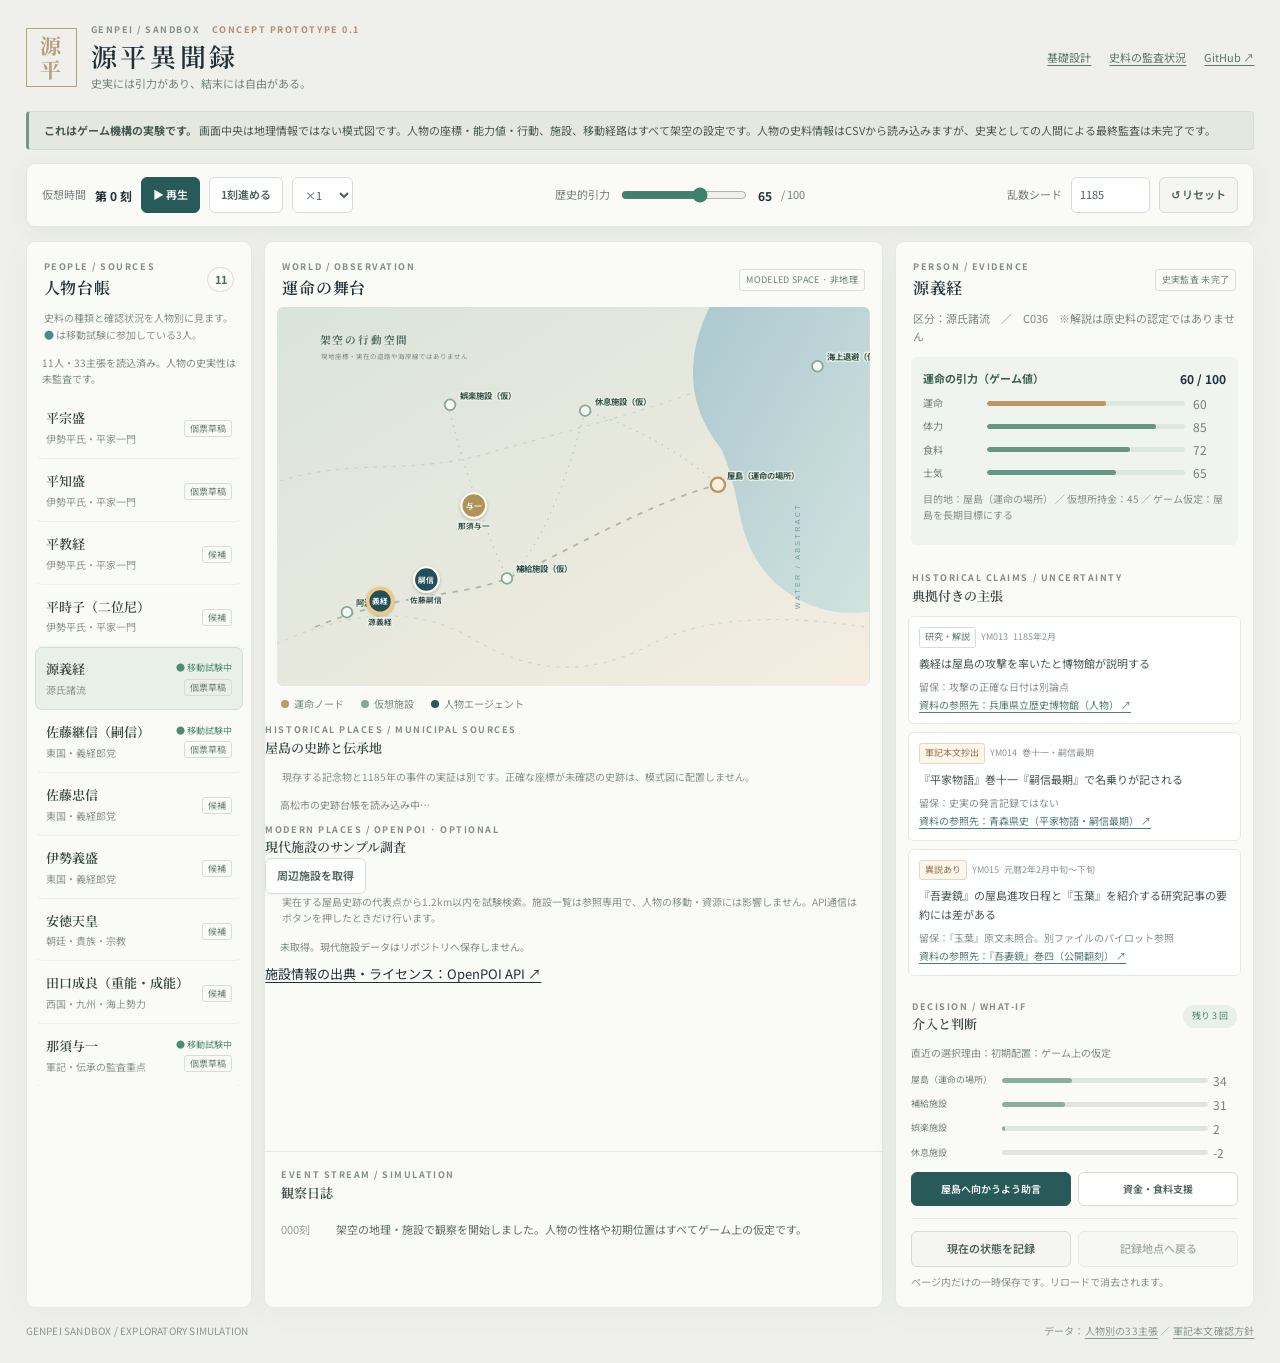
==== prototype/index.html @ 33960168 "feat: add sourced Yashima heritage and on-demand modern POI viewer" ====
<!doctype html>
<html lang="ja">
<head>
  <meta charset="utf-8">
  <meta name="viewport" content="width=device-width,initial-scale=1">
  <meta name="theme-color" content="#101f29">
  <meta name="description" content="源平異聞録。史料の根拠を表示する人物カードと、仮想の歴史的引力を観察する小規模試作品。">
  <title>源平異聞録 | GENPEI SANDBOX</title>
  <link rel="stylesheet" href="./style.css">
</head>
<body>
  <div class="shell">
    <header class="masthead">
      <div class="brand">
        <div class="brand-mark">源<br>平</div>
        <div>
          <div class="eyebrow">GENPEI / SANDBOX <span class="version">CONCEPT PROTOTYPE 0.1</span></div>
          <h1>源平異聞録</h1>
          <p class="tagline">史実には引力があり、結末には自由がある。</p>
        </div>
      </div>
      <div class="head-links">
        <a href="../docs/FOUNDATION_DESIGN.md">基礎設計</a>
        <a href="../docs/YASHIMA_11_RESEARCH_GATE.md">史料の監査状況</a>
        <a href="https://github.com/yama-books/genpei-sandbox" target="_blank" rel="noopener noreferrer">GitHub ↗</a>
      </div>
    </header>

    <div class="notice" role="note">
      <strong>これはゲーム機構の実験です。</strong>
      画面中央は地理情報ではない模式図です。人物の座標・能力値・行動、施設、移動経路はすべて架空の設定です。人物の史料情報はCSVから読み込みますが、史実としての人間による最終監査は未完了です。
    </div>

    <div class="controls">
      <div class="control-group">
        <span class="small-label">仮想時間</span>
        <strong id="clock" class="mononum" aria-live="off">第 0 刻</strong>
        <button id="play" class="button primary" type="button">▶ 再生</button>
        <button id="step" class="button" type="button">1刻進める</button>
        <select id="speed" aria-label="観察速度">
          <option value="1">×1</option>
          <option value="4">×4</option>
          <option value="12">×12</option>
        </select>
      </div>
      <div class="control-group gravity-group">
        <label for="gravity" class="small-label">歴史的引力</label>
        <input id="gravity" type="range" min="0" max="100" value="65" step="5">
        <strong id="gravity-value" class="mononum">65</strong><span class="small-label">/ 100</span>
      </div>
      <div class="control-group reset-group">
        <label for="seed" class="small-label">乱数シード</label>
        <input id="seed" type="number" min="1" max="4294967295" value="1185" inputmode="numeric">
        <button id="reset" class="button quiet" type="button">↺ リセット</button>
      </div>
    </div>

    <main class="workspace">
      <aside class="roster panel">
        <div class="panel-heading">
          <div><div class="eyebrow">PEOPLE / SOURCES</div><h2>人物台帳</h2></div>
          <span class="count" id="people-count">11</span>
        </div>
        <p class="helper">史料の種類と確認状況を人物別に見ます。<span class="subtle">●</span> は移動試験に参加している3人。</p>
        <div id="load-status" class="load-status" role="status">GitHub保存の人物台帳を読み込み中…</div>
        <div id="people-list" class="people-list" aria-label="屋島篇の重点人物一覧"></div>
      </aside>

      <section class="world panel">
        <div class="panel-heading world-heading">
          <div><div class="eyebrow">WORLD / OBSERVATION</div><h2>運命の舞台</h2></div>
          <span class="outline-tag">MODELED SPACE · 非地理</span>
        </div>
        <div class="world-content">
          <svg class="stage" id="stage" viewBox="0 0 1000 640" role="img" aria-label="実際の地理とは異なる、阿波方面、屋島、仮想施設を配置した模式図">
            <defs>
              <linearGradient id="ground" x1="0" x2="1" y1="0" y2="1">
                <stop offset="0" stop-color="#dae4db"/>
                <stop offset="1" stop-color="#f4ede0"/>
              </linearGradient>
              <linearGradient id="water" x1="0" x2="1" y1="0" y2="1">
                <stop offset="0" stop-color="#acc8d0"/>
                <stop offset="1" stop-color="#d2e3df"/>
              </linearGradient>
            </defs>
            <rect x="0" y="0" width="1000" height="640" fill="url(#ground)"/>
            <path d="M 730,0 Q 665,135 750,240 C 790,332 768,392 840,465 Q 912,528 1000,514 L 1000,0 Z" fill="url(#water)"/>
            <path d="M-45,590 Q180,470 330,560 T630,570 T1100,560" class="land-contour"/>
            <path d="M-40,310 C120,245 200,290 355,247 S660,165 710,140" class="land-contour"/>
            <path d="M64,540 C210,480 310,490 388,458 S625,330 744,300" class="map-route"/>
            <path d="M288,164 Q332,335 388,458 Q460,400 520,175 Q646,215 744,300" class="map-route muted"/>
            <text x="72" y="62" class="map-title">架空の行動空間</text>
            <text x="74" y="87" class="map-subtitle">現地座標・実在の道路や海岸線ではありません</text>
            <text x="882" y="510" class="map-water" transform="rotate(-90 882 510)">WATER / ABSTRACT</text>
            <g id="station-layer"></g>
            <g id="agent-layer"></g>
          </svg>
          <div class="map-legend"><span><i class="legend-dot historic"></i>運命ノード</span><span><i class="legend-dot facility"></i>仮想施設</span><span><i class="legend-dot agent"></i>人物エージェント</span></div>
        </div>
        <section class="heritage-section" aria-labelledby="heritage-heading">
          <div class="section-head"><div class="eyebrow">HISTORICAL PLACES / MUNICIPAL SOURCES</div><h3 id="heritage-heading">屋島の史跡と伝承地</h3></div>
          <p class="helper">現存する記念物と1185年の事件の実証は別です。正確な座標が未確認の史跡は、模式図に配置しません。</p>
          <div id="heritage-status" class="load-status" role="status">高松市の史跡台帳を読み込み中…</div>
          <div id="heritage-sites" class="heritage-list"></div>
        </section>
        <section class="poi-section" aria-labelledby="poi-heading">
          <div class="poi-heading">
            <div><div class="eyebrow">MODERN PLACES / OPENPOI · OPTIONAL</div><h3 id="poi-heading">現代施設のサンプル調査</h3></div>
            <button type="button" id="fetch-poi" class="button">周辺施設を取得</button>
          </div>
          <p class="helper">実在する屋島史跡の代表点から1.2km以内を試験検索。施設一覧は参照専用で、人物の移動・資源には影響しません。API通信はボタンを押したときだけ行います。</p>
          <div id="poi-status" class="load-status" role="status">未取得。現代施設データはリポジトリへ保存しません。</div>
          <div id="poi-list" class="poi-list"></div>
          <a class="poi-credit" href="https://openpoiapi.com/attribution.html" target="_blank" rel="noopener noreferrer">施設情報の出典・ライセンス：OpenPOI API ↗</a>
        </section>
        <div class="event-section">
          <div class="section-head"><div class="eyebrow">EVENT STREAM / SIMULATION</div><h3>観察日誌</h3></div>
          <div class="events" id="events" role="log" aria-label="シミュレーション行動記録"></div>
        </div>
      </section>

      <aside class="detail panel">
        <div class="panel-heading">
          <div><div class="eyebrow">PERSON / EVIDENCE</div><h2 id="person-title">人物を選択</h2></div>
          <span class="outline-tag" id="person-stage">候補</span>
        </div>
        <p id="person-subtitle" class="detail-intro">公開史料から区別した情報を表示します。</p>
        <div id="agent-status" class="agent-status"></div>
        <div class="section-head"><div class="eyebrow">HISTORICAL CLAIMS / UNCERTAINTY</div><h3>典拠付きの主張</h3></div>
        <div id="claims" class="claims"></div>
        <div class="section-head split"><div><div class="eyebrow">DECISION / WHAT-IF</div><h3>介入と判断</h3></div><span class="tiny-pill" id="budget">残り 3 回</span></div>
        <div id="decision" class="decision-panel"></div>
        <div class="intervention-row">
          <button id="advise" type="button" class="button primary">屋島へ向かうよう助言</button>
          <button id="support" type="button" class="button">資金・食料支援</button>
        </div>
        <div class="checkpoint">
          <button id="save" class="button quiet" type="button">現在の状態を記録</button>
          <button id="restore" class="button quiet" type="button" disabled>記録地点へ戻る</button>
          <p class="helper">ページ内だけの一時保存です。リロードで消去されます。</p>
        </div>
      </aside>
    </main>
    <footer class="footer">
      <span>GENPEI SANDBOX / EXPLORATORY SIMULATION</span>
      <span>データ：<a href="../data/people/YASHIMA_MVP_CLAIMS.csv">人物別の33主張</a> ／ <a href="../docs/TEXT_VERIFICATION_POLICY.md">軍記本文確認方針</a></span>
    </footer>
  </div>
  <script type="module" src="./app.mjs"></script>
</body>
</html>
---- prototype/style.css ----
@import url('https://fonts.googleapis.com/css2?family=Noto+Sans+JP:wght@400;500;600;700&family=Noto+Serif+JP:wght@500;600;700&display=swap');
:root{font-family:"Noto Sans JP","Yu Gothic",system-ui,sans-serif;color:#21313a;background:#eff0eb;font-size:13px;line-height:1.6;font-synthesis:none}
*{box-sizing:border-box}html{scroll-behavior:smooth}body{margin:0}
button,input,select{font:inherit}button{cursor:pointer}button:disabled{cursor:not-allowed;opacity:.48}
a{color:inherit;text-underline-offset:3px}a:hover{color:#315e6a}
.shell{max-width:1740px;margin:auto;padding:22px clamp(12px,2vw,34px) 24px}
.masthead{display:flex;justify-content:space-between;align-items:center;gap:24px;margin-bottom:18px}
.brand{display:flex;gap:14px;align-items:center}.brand-mark{height:59px;width:51px;border:1.5px solid #b5a17a;color:#b4a07d;display:flex;flex-direction:column;align-items:center;justify-content:center;line-height:1.18;font-family:"Noto Serif JP",serif;font-weight:700;font-size:21px;letter-spacing:.1em}
.eyebrow{font-size:9px;font-weight:700;letter-spacing:.17em;color:#848d8b;text-transform:uppercase;line-height:1.7}.version{color:#b58b69;margin-left:8px}
h1{font-family:"Noto Serif JP",serif;letter-spacing:.14em;font-size:26px;line-height:1.3;font-weight:600;margin:2px 0}
.tagline{font-size:11px;color:#738380;margin:0}
.head-links{display:flex;gap:18px;font-size:11px;color:#607471;align-items:center;flex-wrap:wrap}
.notice{background:#e5e8df;color:#475954;border:1px solid #d6ded4;border-left:3px solid #78968b;border-radius:4px;margin-bottom:13px;padding:10px 15px;font-size:11px}
.notice strong{font-weight:700}
.controls{display:flex;align-items:center;justify-content:space-between;gap:14px;flex-wrap:wrap;background:#fafaf6;border:1px solid #e4e7e1;border-radius:9px;padding:13px 15px;margin-bottom:14px;box-shadow:0 3px 20px #303e2910}
.control-group{display:flex;gap:9px;align-items:center;flex-wrap:wrap}.small-label{color:#73817d;font-size:11px}.mononum{font-variant-numeric:tabular-nums;white-space:nowrap;font-size:12px}.button{border:1px solid #d3ddd5;background:#fff;color:#4c625d;border-radius:6px;padding:8px 11px;font-weight:600;font-size:11px;min-height:34px;transition:transform .15s ease,background .15s ease,border-color .15s ease}
.button:hover:not(:disabled){transform:translateY(-1px);background:#f1f6f1;border-color:#95b2a3}
.button.primary{background:#285a5a;color:#fff;border-color:#285a5a}.button.primary:hover:not(:disabled){background:#36716d}
.button.quiet{background:#f5f6f1}select,#seed{border:1px solid #d4ded8;background:#fff;padding:8px;border-radius:6px;color:#4b605c;font-size:11px}
#seed{width:79px;font-variant-numeric:tabular-nums}
input[type=range]{accent-color:#3f806e;cursor:pointer;width:126px}
.workspace{display:grid;grid-template-columns:minmax(212px,.77fr) minmax(350px,2.1fr) minmax(300px,1.22fr);align-items:stretch;gap:12px;min-height:700px}
.panel{background:#fafaf6;border:1px solid #e5e9e3;border-radius:9px;box-shadow:0 5px 30px #4b53400b;overflow:hidden;min-width:0}
.panel-heading{display:flex;align-items:center;justify-content:space-between;gap:10px;padding:17px 17px 10px}h2{font-family:"Noto Serif JP",serif;font-size:16px;letter-spacing:.045em;margin:0;font-weight:600}h3{font-family:"Noto Serif JP",serif;font-size:13px;font-weight:600;margin:0;color:#394b49}
.count{border:1px solid #d6dfd5;color:#456f60;border-radius:20px;min-width:27px;height:25px;text-align:center;font-weight:700;font-size:11px;line-height:23px}
.helper{color:#86928b;font-size:10px;line-height:1.65;margin:0 17px 12px}.subtle{color:#4b8b87}
.load-status{color:#7d8c85;margin:0 15px 9px;font-size:10px}
.load-status.error{color:#9a4c36;background:#fbede7;padding:10px;border:1px solid #f1d4c8}
.people-list{padding:0 8px 12px;overflow-y:auto;max-height:690px}
.person-item{width:100%;text-align:left;padding:11px 10px;border:1px solid transparent;border-bottom-color:#eff0e9;background:transparent;border-radius:7px;display:flex;justify-content:space-between;gap:10px;align-items:center;color:#344641}
.person-item:hover{background:#f1f5ef}.person-item.active{background:#e9f0e8;border-color:#cfe1d4}
.person-main{min-width:0}.person-name{font-family:"Noto Serif JP",serif;font-size:13px;font-weight:600}.person-small{color:#8a9791;font-size:10px;margin-top:2px;white-space:normal}
.person-right{text-align:right;flex:0 0 auto}.person-activity{display:block;font-size:9px;color:#4c8b74}
.person-tag{font-size:9px;border:1px solid #d6dfd6;border-radius:3px;color:#698278;padding:1px 5px;white-space:nowrap}
.world{display:flex;flex-direction:column}.world-heading{padding-bottom:7px}.outline-tag{border:1px solid #d8e0d8;border-radius:3px;padding:3px 6px;font-size:9px;letter-spacing:.04em;color:#70827c;white-space:nowrap}
.world-content{padding:0 12px 9px}.stage{width:100%;aspect-ratio:1000/640;border-radius:7px;display:block;box-shadow:inset 0 0 0 1px #ccd6ce;overflow:hidden}
.land-contour{stroke:#a6b7ad;stroke-width:2;fill:none;opacity:.42;stroke-dasharray:6 10}
.map-route{stroke:#66776c;stroke-width:3;fill:none;stroke-dasharray:9 11;opacity:.45}.map-route.muted{stroke:#8caba0;stroke-width:2;stroke-dasharray:3 9}
.map-title{font:700 18px "Noto Serif JP",serif;letter-spacing:3px;fill:#506d64}
.map-subtitle{font:11px "Noto Sans JP",sans-serif;fill:#7a8e82}
.map-water{font:12px sans-serif;letter-spacing:4px;fill:#6596a1;opacity:.9}
.station-icon{fill:#f7f9f2;stroke:#86a89a;stroke-width:3}
.station-icon.fate{fill:#fcf0e0;stroke:#bd9361;stroke-width:4}
.station-label{fill:#36544d;font-size:14px;font-weight:700;paint-order:stroke;stroke:#e8eee3;stroke-width:5px;stroke-linejoin:round}
.station-note{fill:#627970;font-size:10px;paint-order:stroke;stroke:#f0eee5;stroke-width:4px}
.agent-ring{fill:#234f59;stroke:#fffaf1;stroke-width:4;filter:drop-shadow(0 2px 3px #334a3c52)}
.agent-ring.heike{fill:#9e665d}.agent-ring.story{fill:#ae9459}
.agent-ring.selected{stroke:#f1c982;stroke-width:6}
.agent-text{fill:white;font:600 13px "Noto Sans JP",sans-serif;pointer-events:none;text-anchor:middle;dominant-baseline:central}
.agent-name{font:600 13px "Noto Sans JP",sans-serif;fill:#324b44;text-anchor:middle;paint-order:stroke;stroke:#edf2e8;stroke-width:5px;stroke-linejoin:round}
.map-legend{padding:10px 4px 1px;display:flex;gap:17px;flex-wrap:wrap;font-size:10px;color:#778d82}
.legend-dot{display:inline-block;width:8px;height:8px;border-radius:50%;background:#285a5a;margin-right:5px}.legend-dot.historic{background:#b99b63}.legend-dot.facility{background:#89a698}.legend-dot.agent{background:#285a5a}
.event-section{border-top:1px solid #e5eae3;margin-top:auto;padding:15px 16px 9px}.section-head{margin-bottom:10px}
.events{overflow-y:auto;max-height:200px;min-height:84px}
.event{display:flex;gap:12px;padding:7px 0;border-bottom:1px solid #ebeee9;line-height:1.5;font-size:11px;color:#5f716b}
.event:last-child{border-bottom:0}.event .stamp{color:#95a199;min-width:43px;font-variant-numeric:tabular-nums}
.event.fate{color:#8d6d39}.event.intervention{color:#3d6e85}.event.warning{color:#a16c46}
.detail{padding-bottom:16px}.detail-intro{margin:0 17px 12px;color:#7b8a83;font-size:11px}
.agent-status{margin:0 15px 15px;background:#eff4ef;border-radius:6px;padding:12px;min-height:65px}
.stat-head{display:flex;justify-content:space-between;align-items:center;margin-bottom:5px}.stat-title{font-size:11px;font-weight:700;color:#3c6253}
.meter-row{display:grid;grid-template-columns:56px 1fr 33px;gap:8px;align-items:center;font-size:10px;color:#72827a;margin:4px 0}
.track{background:#dce8de;height:5px;border-radius:10px;overflow:hidden}.fill{height:100%;background:#669786;border-radius:10px;transition:width .2s linear}.fill.fate{background:#bb9564}
.stat-note{font-size:10px;color:#83928a;margin-top:9px}
.detail>.section-head{padding:10px 16px 0}
.claims{margin:0 12px 13px;display:flex;flex-direction:column;gap:8px}
.claim-card{padding:10px 10px 9px;border:1px solid #e5eae2;background:#fff;border-radius:6px}
.claim-card p{font-size:11px;color:#485a52;line-height:1.72;margin:6px 0}.claim-card a{font-size:10px;color:#527d74}
.claim-meta{display:flex;gap:5px;align-items:center;flex-wrap:wrap;font-size:9px;color:#8b968d}.claim-badge{font-size:9px;border:1px solid #d4ded6;padding:2px 5px;color:#617971;border-radius:3px}.claim-badge.caution{color:#9b7250;border-color:#e7d6b9;background:#fcf7eb}.claim-badge.unverified{color:#9a6870;border-color:#eadcde}
.claim-note{font-size:10px;color:#85918c;line-height:1.5}
.section-head.split{display:flex;align-items:center;justify-content:space-between}.tiny-pill{font-size:9px;color:#4a8274;background:#e7f0e9;padding:4px 9px;border-radius:20px;white-space:nowrap}
.decision-panel{margin:0 15px 10px;font-size:10px;color:#7e8d82;min-height:40px}
.score-list{display:flex;flex-direction:column;gap:5px}.score-row{display:grid;grid-template-columns:86px 1fr 25px;align-items:center;gap:5px;color:#74847b;font-size:9px}
.score-row .track{background:#e0e6df}.score-row .fill{background:#8aafa1}
.intervention-row{display:flex;flex-wrap:wrap;gap:7px;margin:0 15px}.intervention-row .button{flex:1 1 45%;font-size:10px;padding:8px 7px}
.checkpoint{margin:12px 15px 0;border-top:1px solid #e9ece7;padding-top:12px;display:flex;gap:7px;flex-wrap:wrap}
.checkpoint .button{flex:1 1 42%}.checkpoint .helper{margin:0;flex:1 1 100%}
.footer{display:flex;justify-content:space-between;gap:16px;flex-wrap:wrap;color:#8a9790;margin-top:15px;font-size:10px;letter-spacing:.02em}
@media(max-width:1260px){.workspace{grid-template-columns:235px minmax(340px,1fr)}.detail{grid-column:1/-1;display:block}.people-list{max-height:720px}}
@media(max-width:780px){.shell{padding:12px}.masthead{flex-wrap:wrap}.head-links{width:100%;gap:12px}.controls{padding:10px}.workspace{grid-template-columns:1fr}.world{grid-row:1}.roster{grid-row:2}.detail{grid-column:1;grid-row:3;display:block}.people-list{max-height:260px;display:grid;grid-template-columns:repeat(2,minmax(0,1fr));gap:3px}.person-item{border:1px solid #e5eae5}.stage{aspect-ratio:1000/640}.world-content{padding:0 7px 10px}.event-section{padding:12px}.notice{font-size:10px}.panel-heading{padding:13px}.gravity-group{width:100%}.gravity-group input{flex:1}}
@media(prefers-reduced-motion:reduce){*{scroll-behavior:auto!important;transition:none!important}}
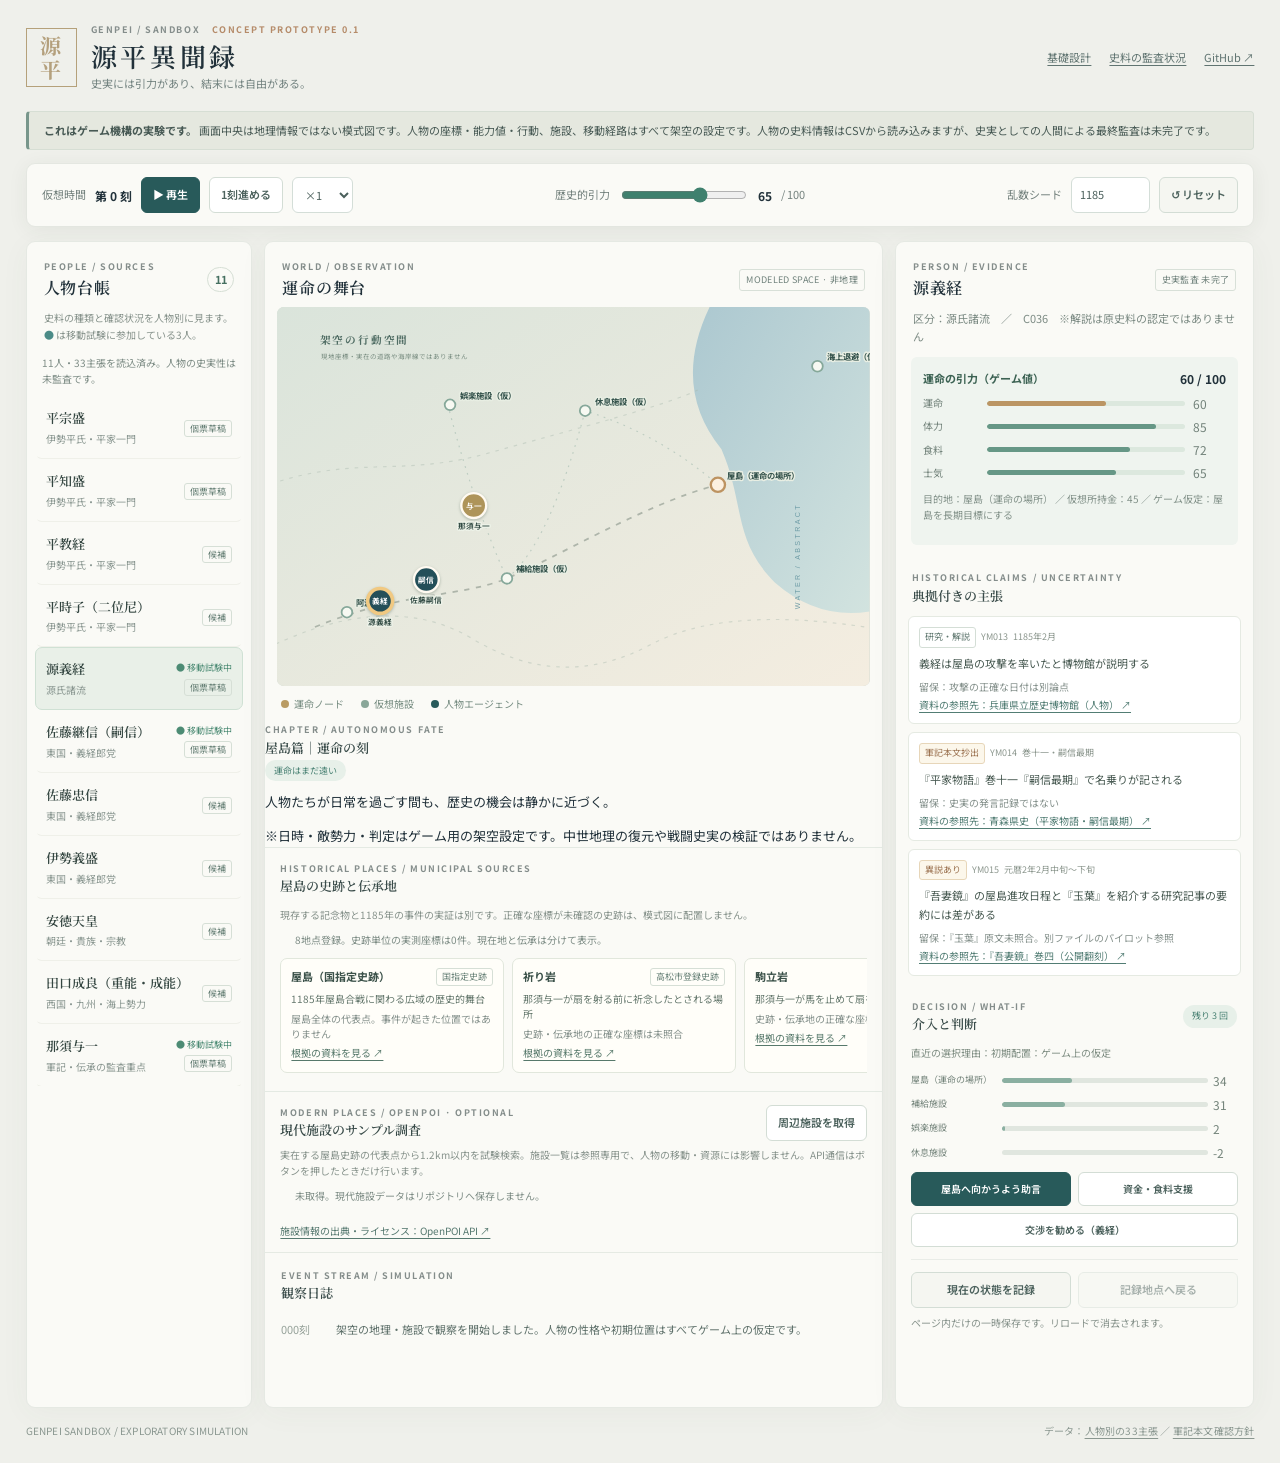
==== commit b9305bbd: "ui: add Yashima fate chapter outcome panel and optional mediation advice" ====
--- a/prototype/index.html
+++ b/prototype/index.html
@@ -97,6 +97,16 @@
           </svg>
           <div class="map-legend"><span><i class="legend-dot historic"></i>運命ノード</span><span><i class="legend-dot facility"></i>仮想施設</span><span><i class="legend-dot agent"></i>人物エージェント</span></div>
         </div>
+        <section class="fate-chapter" aria-labelledby="fate-title">
+          <div class="fate-head">
+            <div><div class="eyebrow">CHAPTER / AUTONOMOUS FATE</div><h3 id="fate-title">屋島篇｜運命の刻</h3></div>
+            <span id="fate-phase" class="tiny-pill">運命はまだ遠い</span>
+          </div>
+          <p id="fate-description" class="fate-description">人物たちが日常を過ごす間も、歴史の機会は静かに近づく。</p>
+          <div id="fate-progress" class="fate-progress" aria-label="運命の時間経過"></div>
+          <div id="fate-reasons" class="fate-reasons" aria-live="polite"></div>
+          <div class="fate-caption">※日時・敵勢力・判定はゲーム用の架空設定です。中世地理の復元や戦闘史実の検証ではありません。</div>
+        </section>
         <section class="heritage-section" aria-labelledby="heritage-heading">
           <div class="section-head"><div class="eyebrow">HISTORICAL PLACES / MUNICIPAL SOURCES</div><h3 id="heritage-heading">屋島の史跡と伝承地</h3></div>
           <p class="helper">現存する記念物と1185年の事件の実証は別です。正確な座標が未確認の史跡は、模式図に配置しません。</p>
@@ -133,6 +143,7 @@
         <div class="intervention-row">
           <button id="advise" type="button" class="button primary">屋島へ向かうよう助言</button>
           <button id="support" type="button" class="button">資金・食料支援</button>
+          <button id="mediate" type="button" class="button">交渉を勧める（義経）</button>
         </div>
         <div class="checkpoint">
           <button id="save" class="button quiet" type="button">現在の状態を記録</button>
--- a/prototype/style.css
+++ b/prototype/style.css
@@ -75,6 +75,19 @@
 .checkpoint{margin:12px 15px 0;border-top:1px solid #e9ece7;padding-top:12px;display:flex;gap:7px;flex-wrap:wrap}
 .checkpoint .button{flex:1 1 42%}.checkpoint .helper{margin:0;flex:1 1 100%}
 .footer{display:flex;justify-content:space-between;gap:16px;flex-wrap:wrap;color:#8a9790;margin-top:15px;font-size:10px;letter-spacing:.02em}
+
+.heritage-section,.poi-section{border-top:1px solid #e4eae3;padding:13px 15px 11px}
+.heritage-section .helper,.poi-section .helper{margin:6px 0 8px}
+.heritage-list{display:flex;gap:8px;overflow-x:auto;padding:1px 0 7px;scroll-snap-type:x proximity}
+.heritage-card{flex:0 0 224px;max-width:85%;border:1px solid #e1e7dc;background:#fffef9;border-radius:7px;padding:9px 10px;scroll-snap-align:start}
+.heritage-card-head,.poi-top{display:flex;justify-content:space-between;align-items:start;gap:6px;font-size:11px;color:#3c524a}
+.heritage-card p,.poi-card p{font-size:10px;color:#65786d;line-height:1.5;margin:5px 0}
+.heritage-source{display:inline-block;font-size:10px;color:#57796b;margin-top:4px}
+.poi-heading{display:flex;justify-content:space-between;align-items:center;gap:10px}
+.poi-list{display:flex;gap:8px;overflow-x:auto;max-width:100%;padding:0 0 7px}
+.poi-card{flex:0 0 218px;max-width:85%;background:#eaf1eb;border:1px solid #dfe8dd;border-radius:6px;padding:9px}
+.poi-credit{display:inline-block;color:#567970;font-size:10px;margin-top:3px}
+
 @media(max-width:1260px){.workspace{grid-template-columns:235px minmax(340px,1fr)}.detail{grid-column:1/-1;display:block}.people-list{max-height:720px}}
 @media(max-width:780px){.shell{padding:12px}.masthead{flex-wrap:wrap}.head-links{width:100%;gap:12px}.controls{padding:10px}.workspace{grid-template-columns:1fr}.world{grid-row:1}.roster{grid-row:2}.detail{grid-column:1;grid-row:3;display:block}.people-list{max-height:260px;display:grid;grid-template-columns:repeat(2,minmax(0,1fr));gap:3px}.person-item{border:1px solid #e5eae5}.stage{aspect-ratio:1000/640}.world-content{padding:0 7px 10px}.event-section{padding:12px}.notice{font-size:10px}.panel-heading{padding:13px}.gravity-group{width:100%}.gravity-group input{flex:1}}
 @media(prefers-reduced-motion:reduce){*{scroll-behavior:auto!important;transition:none!important}}
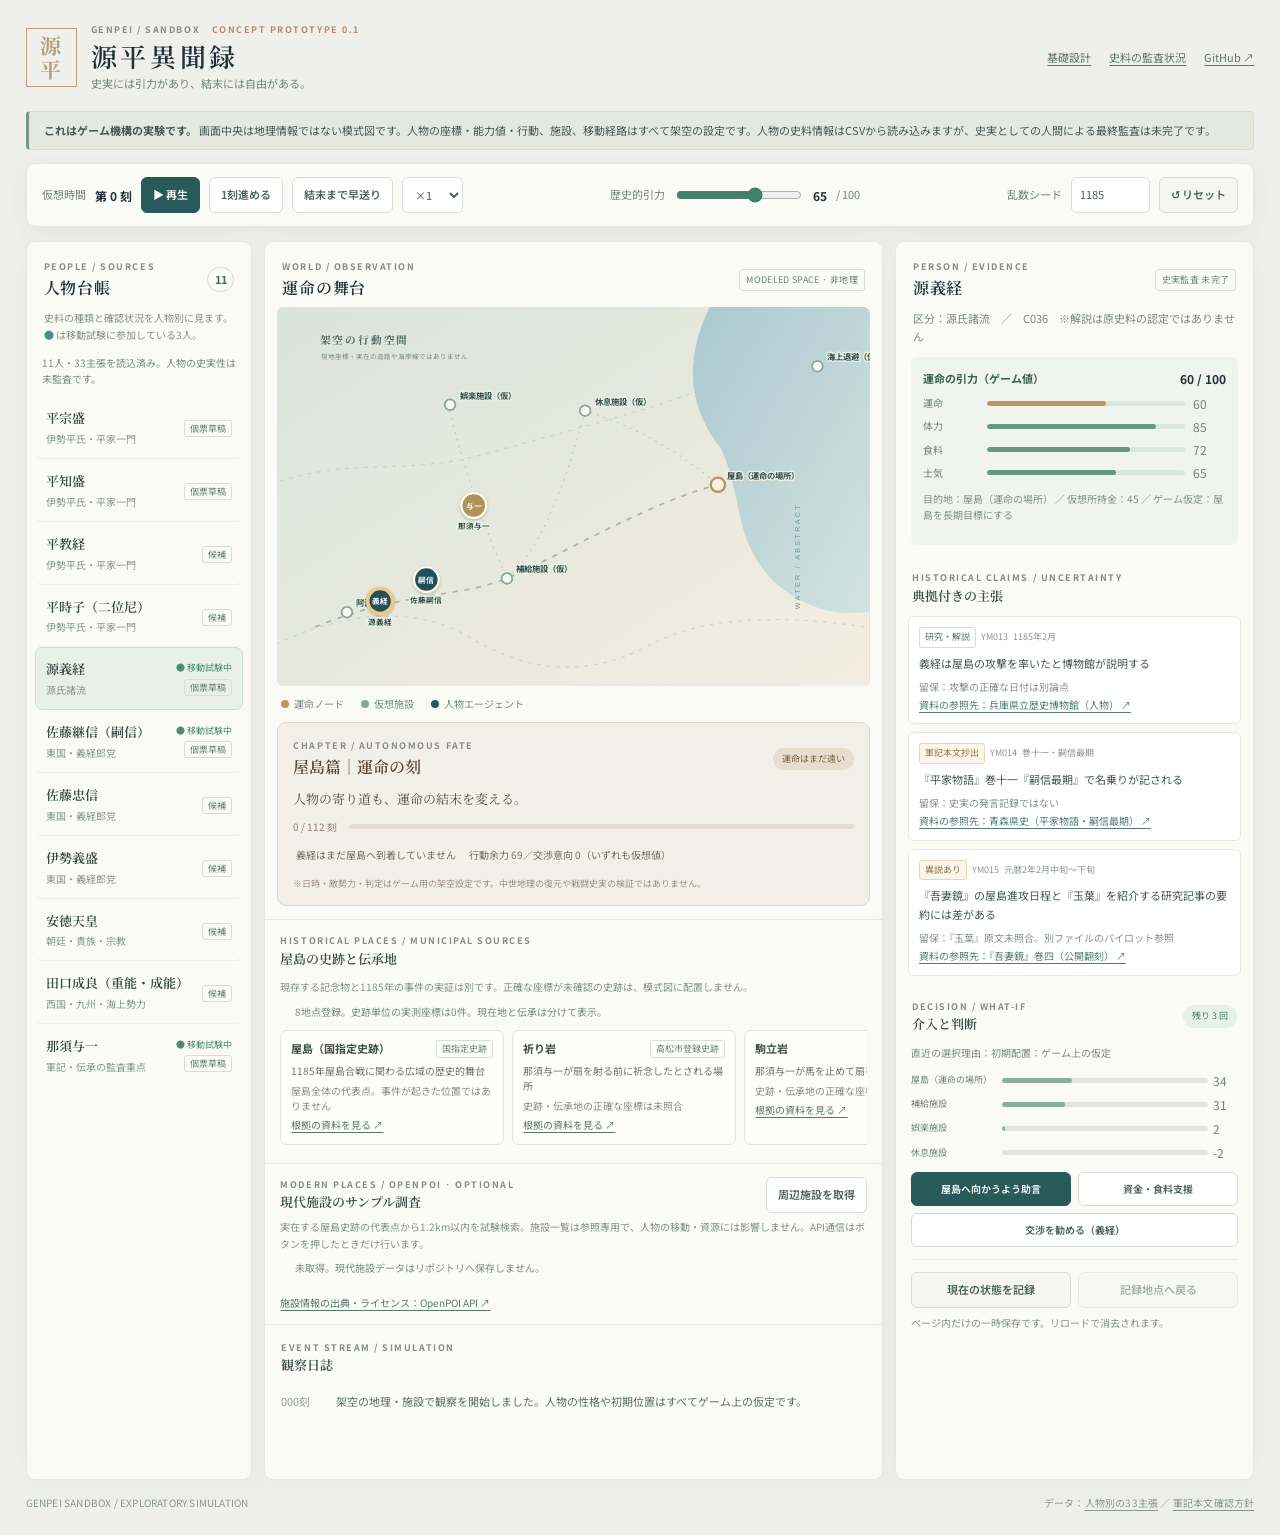
==== commit 850c8dbf: "ux: add optional fast-forward to chapter resolution while preserving normal observation" ====
--- a/prototype/index.html
+++ b/prototype/index.html
@@ -37,6 +37,7 @@
         <strong id="clock" class="mononum" aria-live="off">第 0 刻</strong>
         <button id="play" class="button primary" type="button">▶ 再生</button>
         <button id="step" class="button" type="button">1刻進める</button>
+        <button id="to-fate" class="button" type="button">結末まで早送り</button>
         <select id="speed" aria-label="観察速度">
           <option value="1">×1</option>
           <option value="4">×4</option>
--- a/prototype/style.css
+++ b/prototype/style.css
@@ -88,6 +88,23 @@
 .poi-card{flex:0 0 218px;max-width:85%;background:#eaf1eb;border:1px solid #dfe8dd;border-radius:6px;padding:9px}
 .poi-credit{display:inline-block;color:#567970;font-size:10px;margin-top:3px}
 
+
+/* Autonomous chapter decision, separate from both map and historical evidence */
+.fate-chapter{margin:0 12px 13px;padding:15px;background:#f3f0e9;border:1px solid #dfd7c8;border-radius:9px}
+.fate-head{display:flex;align-items:center;justify-content:space-between;gap:8px;flex-wrap:wrap}
+.fate-head h3{font-size:16px;color:#5d4a35}
+.fate-head .tiny-pill{background:#e7ded0;color:#786343}
+.fate-description{font-family:"Noto Serif JP",serif;color:#5b4f42;font-size:13px;line-height:1.8;margin:8px 0}
+.fate-progress{display:flex;align-items:center;gap:12px;color:#917f6e;font-size:10px;font-variant-numeric:tabular-nums}
+.fate-track{flex:1;background:#e5ddd1;border-radius:30px;height:5px;overflow:hidden}
+.fate-track-fill{height:100%;background:#bca078;border-radius:30px;transition:width .15s linear}
+.fate-reasons{display:flex;gap:7px;flex-wrap:wrap;margin-top:10px}
+.fate-reason{font-size:10px;padding:6px 9px;border-radius:5px;background:#fffaf2;color:#735f43;border:1px solid #e7ddcc}
+.fate-preview{font-size:10px;color:#6d7364;padding:2px 3px}
+.fate-stamp{font-size:10px;color:#a0754e;font-weight:700;flex-basis:100%}
+.fate-footnote{font-size:10px;color:#7e8574;flex-basis:100%}
+.fate-caption{font-size:9px;color:#9b9183;margin-top:12px;line-height:1.5}
+
 @media(max-width:1260px){.workspace{grid-template-columns:235px minmax(340px,1fr)}.detail{grid-column:1/-1;display:block}.people-list{max-height:720px}}
 @media(max-width:780px){.shell{padding:12px}.masthead{flex-wrap:wrap}.head-links{width:100%;gap:12px}.controls{padding:10px}.workspace{grid-template-columns:1fr}.world{grid-row:1}.roster{grid-row:2}.detail{grid-column:1;grid-row:3;display:block}.people-list{max-height:260px;display:grid;grid-template-columns:repeat(2,minmax(0,1fr));gap:3px}.person-item{border:1px solid #e5eae5}.stage{aspect-ratio:1000/640}.world-content{padding:0 7px 10px}.event-section{padding:12px}.notice{font-size:10px}.panel-heading{padding:13px}.gravity-group{width:100%}.gravity-group input{flex:1}}
 @media(prefers-reduced-motion:reduce){*{scroll-behavior:auto!important;transition:none!important}}
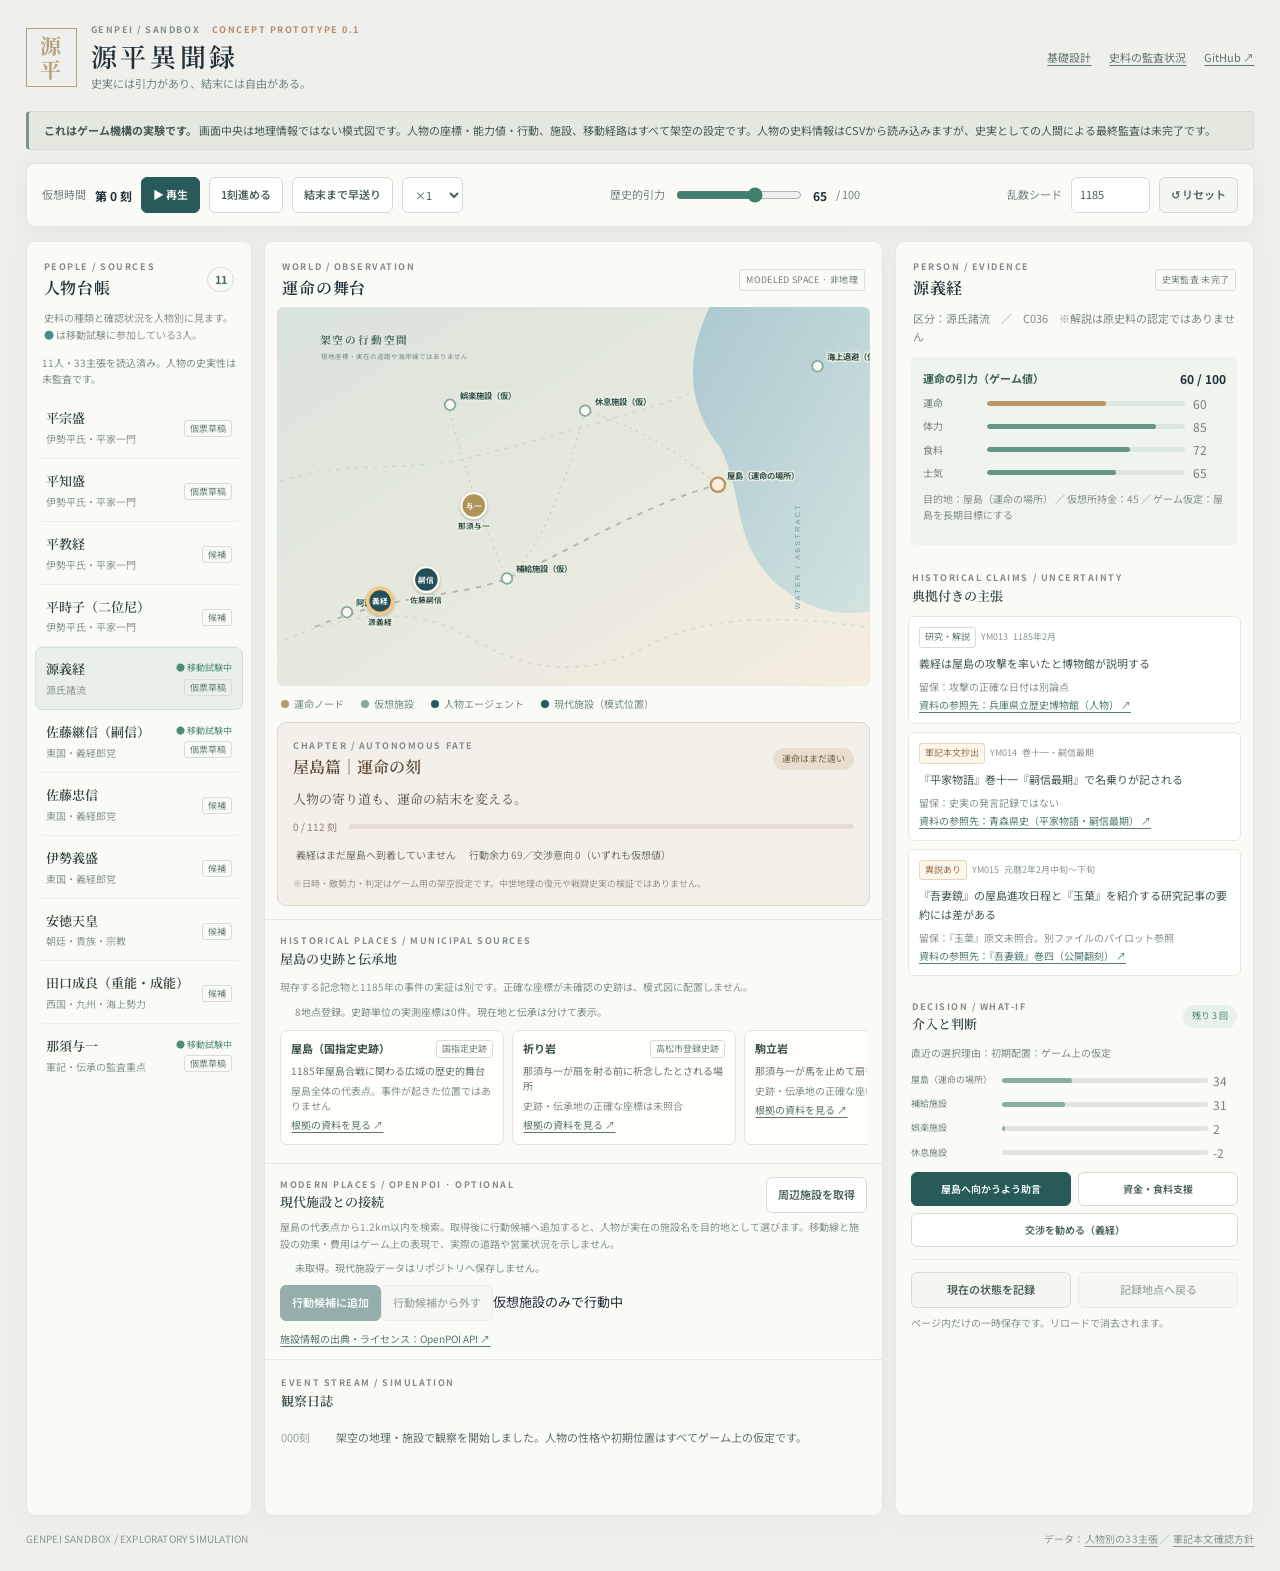
==== commit 9a332e51: "ui: add explicit activate/deactivate control for modern facility behavior and map pins" ====
--- a/prototype/index.html
+++ b/prototype/index.html
@@ -94,9 +94,10 @@
             <text x="74" y="87" class="map-subtitle">現地座標・実在の道路や海岸線ではありません</text>
             <text x="882" y="510" class="map-water" transform="rotate(-90 882 510)">WATER / ABSTRACT</text>
             <g id="station-layer"></g>
+            <g id="modern-station-layer"></g>
             <g id="agent-layer"></g>
           </svg>
-          <div class="map-legend"><span><i class="legend-dot historic"></i>運命ノード</span><span><i class="legend-dot facility"></i>仮想施設</span><span><i class="legend-dot agent"></i>人物エージェント</span></div>
+          <div class="map-legend"><span><i class="legend-dot historic"></i>運命ノード</span><span><i class="legend-dot facility"></i>仮想施設</span><span><i class="legend-dot agent"></i>人物エージェント</span><span><i class="legend-dot modern"></i>現代施設（模式位置）</span></div>
         </div>
         <section class="fate-chapter" aria-labelledby="fate-title">
           <div class="fate-head">
@@ -116,11 +117,12 @@
         </section>
         <section class="poi-section" aria-labelledby="poi-heading">
           <div class="poi-heading">
-            <div><div class="eyebrow">MODERN PLACES / OPENPOI · OPTIONAL</div><h3 id="poi-heading">現代施設のサンプル調査</h3></div>
+            <div><div class="eyebrow">MODERN PLACES / OPENPOI · OPTIONAL</div><h3 id="poi-heading">現代施設との接続</h3></div>
             <button type="button" id="fetch-poi" class="button">周辺施設を取得</button>
           </div>
-          <p class="helper">実在する屋島史跡の代表点から1.2km以内を試験検索。施設一覧は参照専用で、人物の移動・資源には影響しません。API通信はボタンを押したときだけ行います。</p>
+          <p class="helper">屋島の代表点から1.2km以内を検索。取得後に行動候補へ追加すると、人物が実在の施設名を目的地として選びます。移動線と施設の効果・費用はゲーム上の表現で、実際の道路や営業状況を示しません。</p>
           <div id="poi-status" class="load-status" role="status">未取得。現代施設データはリポジトリへ保存しません。</div>
+          <div class="poi-actions"><button id="activate-poi" type="button" class="button primary" disabled>行動候補に追加</button><button id="remove-poi" type="button" class="button quiet" disabled>行動候補から外す</button><span id="poi-integration-status" class="poi-integration-status">仮想施設のみで行動中</span></div>
           <div id="poi-list" class="poi-list"></div>
           <a class="poi-credit" href="https://openpoiapi.com/attribution.html" target="_blank" rel="noopener noreferrer">施設情報の出典・ライセンス：OpenPOI API ↗</a>
         </section>
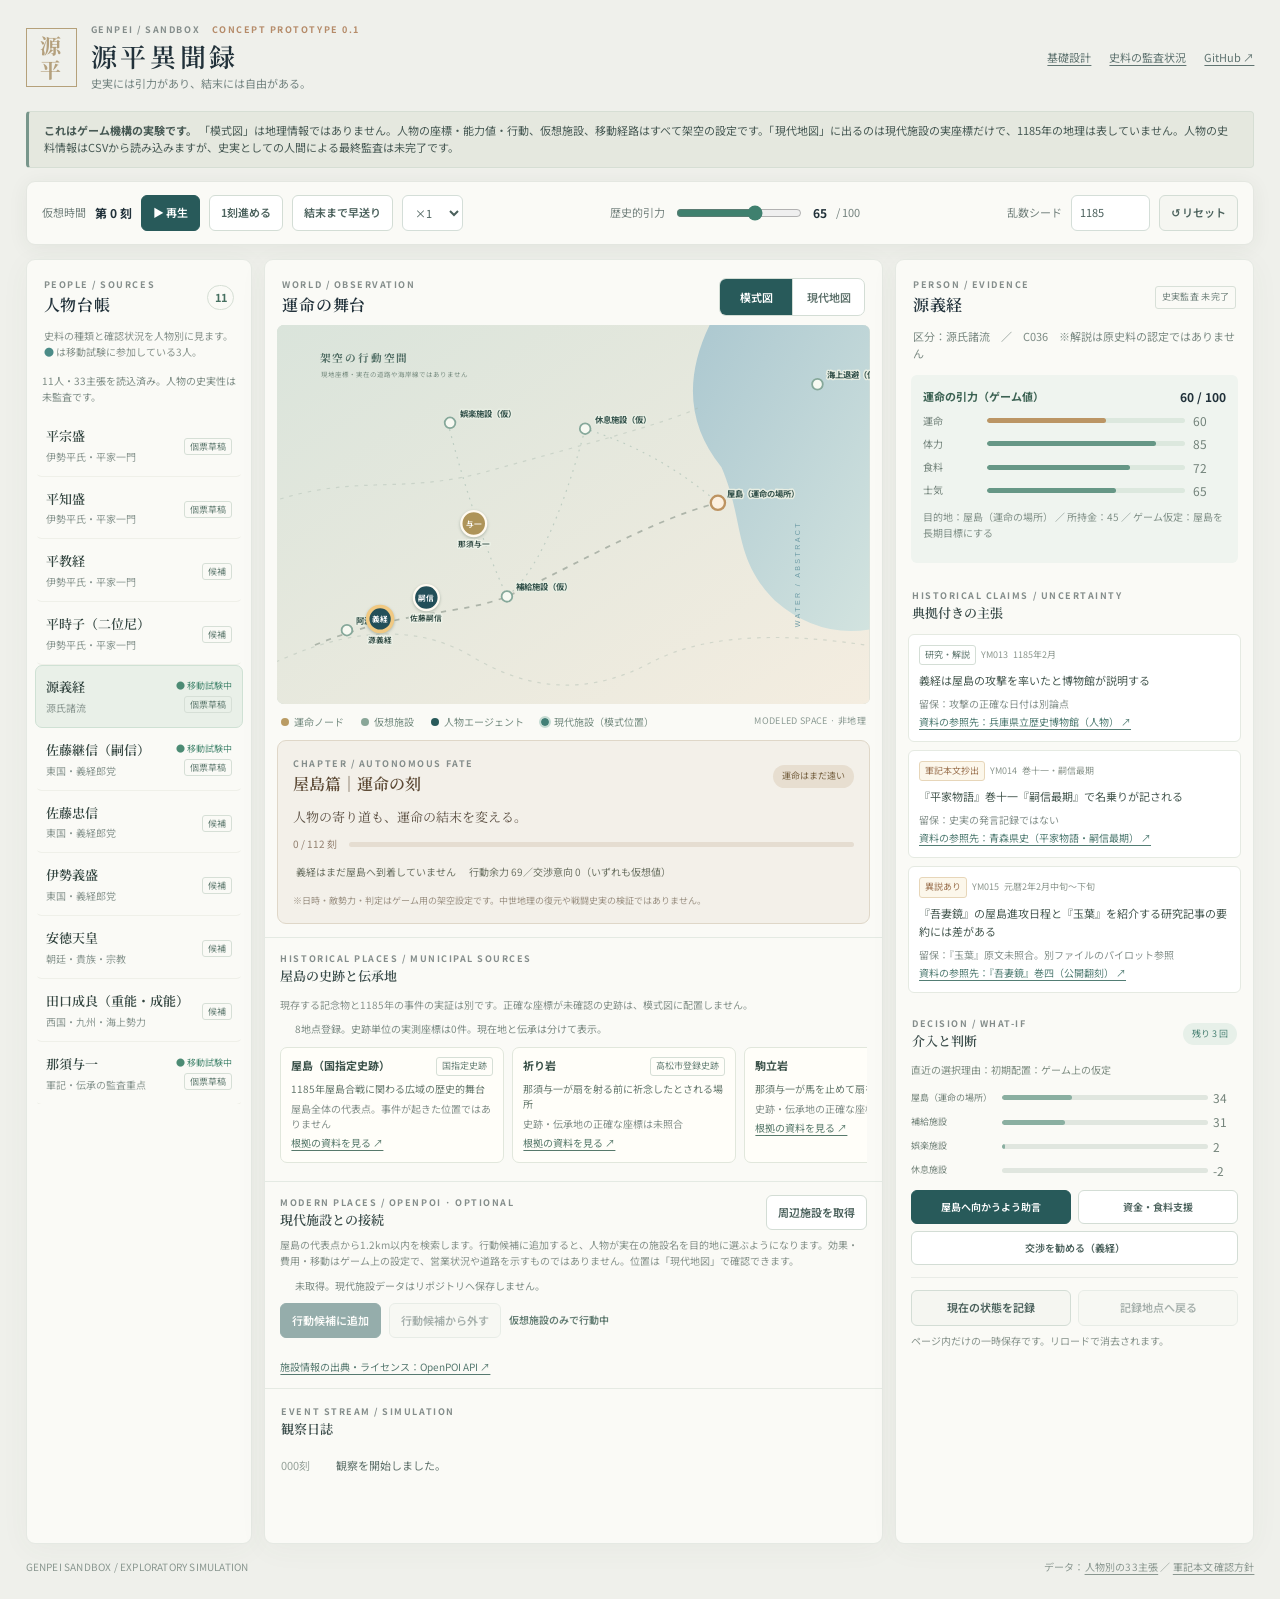
==== commit 2bc5dde7: "feat(map): optional modern map view with POI status cards and fallbacks - Schematic / modern map swi" ====
--- a/prototype/index.html
+++ b/prototype/index.html
@@ -28,7 +28,7 @@
 
     <div class="notice" role="note">
       <strong>これはゲーム機構の実験です。</strong>
-      画面中央は地理情報ではない模式図です。人物の座標・能力値・行動、施設、移動経路はすべて架空の設定です。人物の史料情報はCSVから読み込みますが、史実としての人間による最終監査は未完了です。
+      「模式図」は地理情報ではありません。人物の座標・能力値・行動、仮想施設、移動経路はすべて架空の設定です。「現代地図」に出るのは現代施設の実座標だけで、1185年の地理は表していません。人物の史料情報はCSVから読み込みますが、史実としての人間による最終監査は未完了です。
     </div>
 
     <div class="controls">
@@ -70,9 +70,12 @@
       <section class="world panel">
         <div class="panel-heading world-heading">
           <div><div class="eyebrow">WORLD / OBSERVATION</div><h2>運命の舞台</h2></div>
-          <span class="outline-tag">MODELED SPACE · 非地理</span>
+          <div class="view-switch" role="group" aria-label="表示の切替">
+            <button type="button" id="view-schematic" class="view-button" aria-pressed="true">模式図</button>
+            <button type="button" id="view-map" class="view-button" aria-pressed="false">現代地図</button>
+          </div>
         </div>
-        <div class="world-content">
+        <div class="world-content" id="schematic-view">
           <svg class="stage" id="stage" viewBox="0 0 1000 640" role="img" aria-label="実際の地理とは異なる、阿波方面、屋島、仮想施設を配置した模式図">
             <defs>
               <linearGradient id="ground" x1="0" x2="1" y1="0" y2="1">
@@ -97,7 +100,13 @@
             <g id="modern-station-layer"></g>
             <g id="agent-layer"></g>
           </svg>
-          <div class="map-legend"><span><i class="legend-dot historic"></i>運命ノード</span><span><i class="legend-dot facility"></i>仮想施設</span><span><i class="legend-dot agent"></i>人物エージェント</span><span><i class="legend-dot modern"></i>現代施設（模式位置）</span></div>
+          <div class="map-legend"><span><i class="legend-dot historic"></i>運命ノード</span><span><i class="legend-dot facility"></i>仮想施設</span><span><i class="legend-dot agent"></i>人物エージェント</span><span><i class="legend-dot modern"></i>現代施設（模式位置）</span><span class="legend-domain">MODELED SPACE · 非地理</span></div>
+        </div>
+        <div class="world-content map-view" id="map-view" hidden>
+          <p class="map-banner"><strong>現代の実座標</strong>施設と史跡範囲の代表点のみ。人物の地図上の位置は未対応のため、人物は模式図で観察します。</p>
+          <div id="modern-map" class="modern-map" role="region" aria-label="現代地図（屋島周辺の施設）"></div>
+          <div id="map-status" class="load-status map-status" role="status"></div>
+          <div class="map-legend"><span><i class="legend-dot adopted"></i>行動候補に採用中</span><span><i class="legend-dot eligible"></i>採用可</span><span><i class="legend-dot reference"></i>参照のみ</span><span><i class="legend-dot historic"></i>史跡範囲の代表点</span><span><i class="legend-ring"></i>検索範囲 1.2km</span></div>
         </div>
         <section class="fate-chapter" aria-labelledby="fate-title">
           <div class="fate-head">
@@ -120,7 +129,7 @@
             <div><div class="eyebrow">MODERN PLACES / OPENPOI · OPTIONAL</div><h3 id="poi-heading">現代施設との接続</h3></div>
             <button type="button" id="fetch-poi" class="button">周辺施設を取得</button>
           </div>
-          <p class="helper">屋島の代表点から1.2km以内を検索。取得後に行動候補へ追加すると、人物が実在の施設名を目的地として選びます。移動線と施設の効果・費用はゲーム上の表現で、実際の道路や営業状況を示しません。</p>
+          <p class="helper">屋島の代表点から1.2km以内を検索します。行動候補に追加すると、人物が実在の施設名を目的地に選ぶようになります。効果・費用・移動はゲーム上の設定で、営業状況や道路を示すものではありません。位置は「現代地図」で確認できます。</p>
           <div id="poi-status" class="load-status" role="status">未取得。現代施設データはリポジトリへ保存しません。</div>
           <div class="poi-actions"><button id="activate-poi" type="button" class="button primary" disabled>行動候補に追加</button><button id="remove-poi" type="button" class="button quiet" disabled>行動候補から外す</button><span id="poi-integration-status" class="poi-integration-status">仮想施設のみで行動中</span></div>
           <div id="poi-list" class="poi-list"></div>
--- a/prototype/style.css
+++ b/prototype/style.css
@@ -105,6 +105,44 @@
 .fate-footnote{font-size:10px;color:#7e8574;flex-basis:100%}
 .fate-caption{font-size:9px;color:#9b9183;margin-top:12px;line-height:1.5}
 
+
+/* Modern POI activation, with real names in the list and abstract-only markers */
+.poi-actions{display:flex;align-items:center;gap:8px;flex-wrap:wrap;margin:7px 0 11px}
+.poi-actions .button{min-height:32px}
+.poi-integration-status{font-size:10px;color:#647e74;font-weight:600}
+.poi-source{font-size:9px!important;color:#909f93!important;overflow-wrap:anywhere}
+.poi-card .person-tag{white-space:nowrap}
+.modern-station-dot{fill:#427f76;stroke:#fffdf7;stroke-width:3;opacity:.93;filter:drop-shadow(0 1px 3px #2549414d)}
+.modern-station-dot:hover{fill:#286b72;stroke:#ffcc76;stroke-width:4}
+.legend-dot.modern{background:#427f76;outline:2px solid #c5dbd2}
+
+/* MAP-01: schematic / modern-map switch. Real coordinates never mix with the abstract stage. */
+.view-switch{display:inline-flex;border:1px solid #d3ddd5;border-radius:7px;overflow:hidden;background:#fff;flex:0 0 auto}
+.view-button{border:0;background:transparent;color:#5d716b;font-size:11px;font-weight:600;padding:0 13px;min-height:36px;min-width:72px}
+.view-button+.view-button{border-left:1px solid #d3ddd5}
+.view-button[aria-pressed=true]{background:#285a5a;color:#fff}
+.view-button:focus-visible{outline:2px solid #f1c982;outline-offset:-2px}
+.legend-domain{margin-left:auto;font-size:9px;letter-spacing:.04em;color:#8c9b94}
+.map-banner{margin:0 0 8px;padding:7px 10px;font-size:10px;line-height:1.55;color:#4f625c;background:#eef3ee;border:1px solid #d9e4da;border-radius:6px}
+.map-banner strong{margin-right:7px;color:#285a5a}
+.modern-map{width:100%;aspect-ratio:1000/640;min-height:300px;border-radius:7px;box-shadow:inset 0 0 0 1px #ccd6ce;background:#e8ece6;overflow:hidden;z-index:0}
+.modern-map.tiles-failed{background:repeating-linear-gradient(45deg,#eef0ea 0 10px,#e6e9e2 10px 20px)}
+.map-status{margin:7px 2px 0}.map-status:empty{display:none}
+.map-status.warning{color:#8a5e38}
+.legend-dot.adopted{background:#285a5a}.legend-dot.eligible{background:#e6f0ec;box-shadow:inset 0 0 0 2px #285a5a}.legend-dot.reference{background:#f4f5f1;box-shadow:inset 0 0 0 1.5px #7f8c86}
+.legend-ring{display:inline-block;width:10px;height:10px;border-radius:50%;border:1.5px dashed #3f6f8a;margin-right:5px;vertical-align:-1px}
+.map-popup{font:11px/1.55 "Noto Sans JP",sans-serif;color:#33463f;max-width:250px}
+.map-popup strong{display:block;font-size:12px;margin-bottom:3px}
+.map-popup-tag{display:inline-block;font-size:9px;border:1px solid #cfdcd3;border-radius:3px;padding:0 5px;color:#4b7568;margin-bottom:4px}
+.leaflet-popup-content .map-popup p{margin:2px 0;overflow-wrap:anywhere}
+.modern-map .leaflet-popup-content{margin:10px 12px}.map-popup-key{color:#88958e;margin-right:6px}
+.modern-map .leaflet-control-attribution{font-size:9px}
+.poi-card .poi-status{display:inline-block;margin-right:6px}
+.poi-card .poi-status.adopted{background:#285a5a;color:#fff;border-color:#285a5a}
+.poi-card .poi-status.eligible{color:#285a5a;border-color:#9fbeb2}
+.poi-card .poi-status.ref{color:#7f8c86}
+.poi-locate{margin-top:6px;width:100%;min-height:36px}
+
 @media(max-width:1260px){.workspace{grid-template-columns:235px minmax(340px,1fr)}.detail{grid-column:1/-1;display:block}.people-list{max-height:720px}}
 @media(max-width:780px){.shell{padding:12px}.masthead{flex-wrap:wrap}.head-links{width:100%;gap:12px}.controls{padding:10px}.workspace{grid-template-columns:1fr}.world{grid-row:1}.roster{grid-row:2}.detail{grid-column:1;grid-row:3;display:block}.people-list{max-height:260px;display:grid;grid-template-columns:repeat(2,minmax(0,1fr));gap:3px}.person-item{border:1px solid #e5eae5}.stage{aspect-ratio:1000/640}.world-content{padding:0 7px 10px}.event-section{padding:12px}.notice{font-size:10px}.panel-heading{padding:13px}.gravity-group{width:100%}.gravity-group input{flex:1}}
 @media(prefers-reduced-motion:reduce){*{scroll-behavior:auto!important;transition:none!important}}
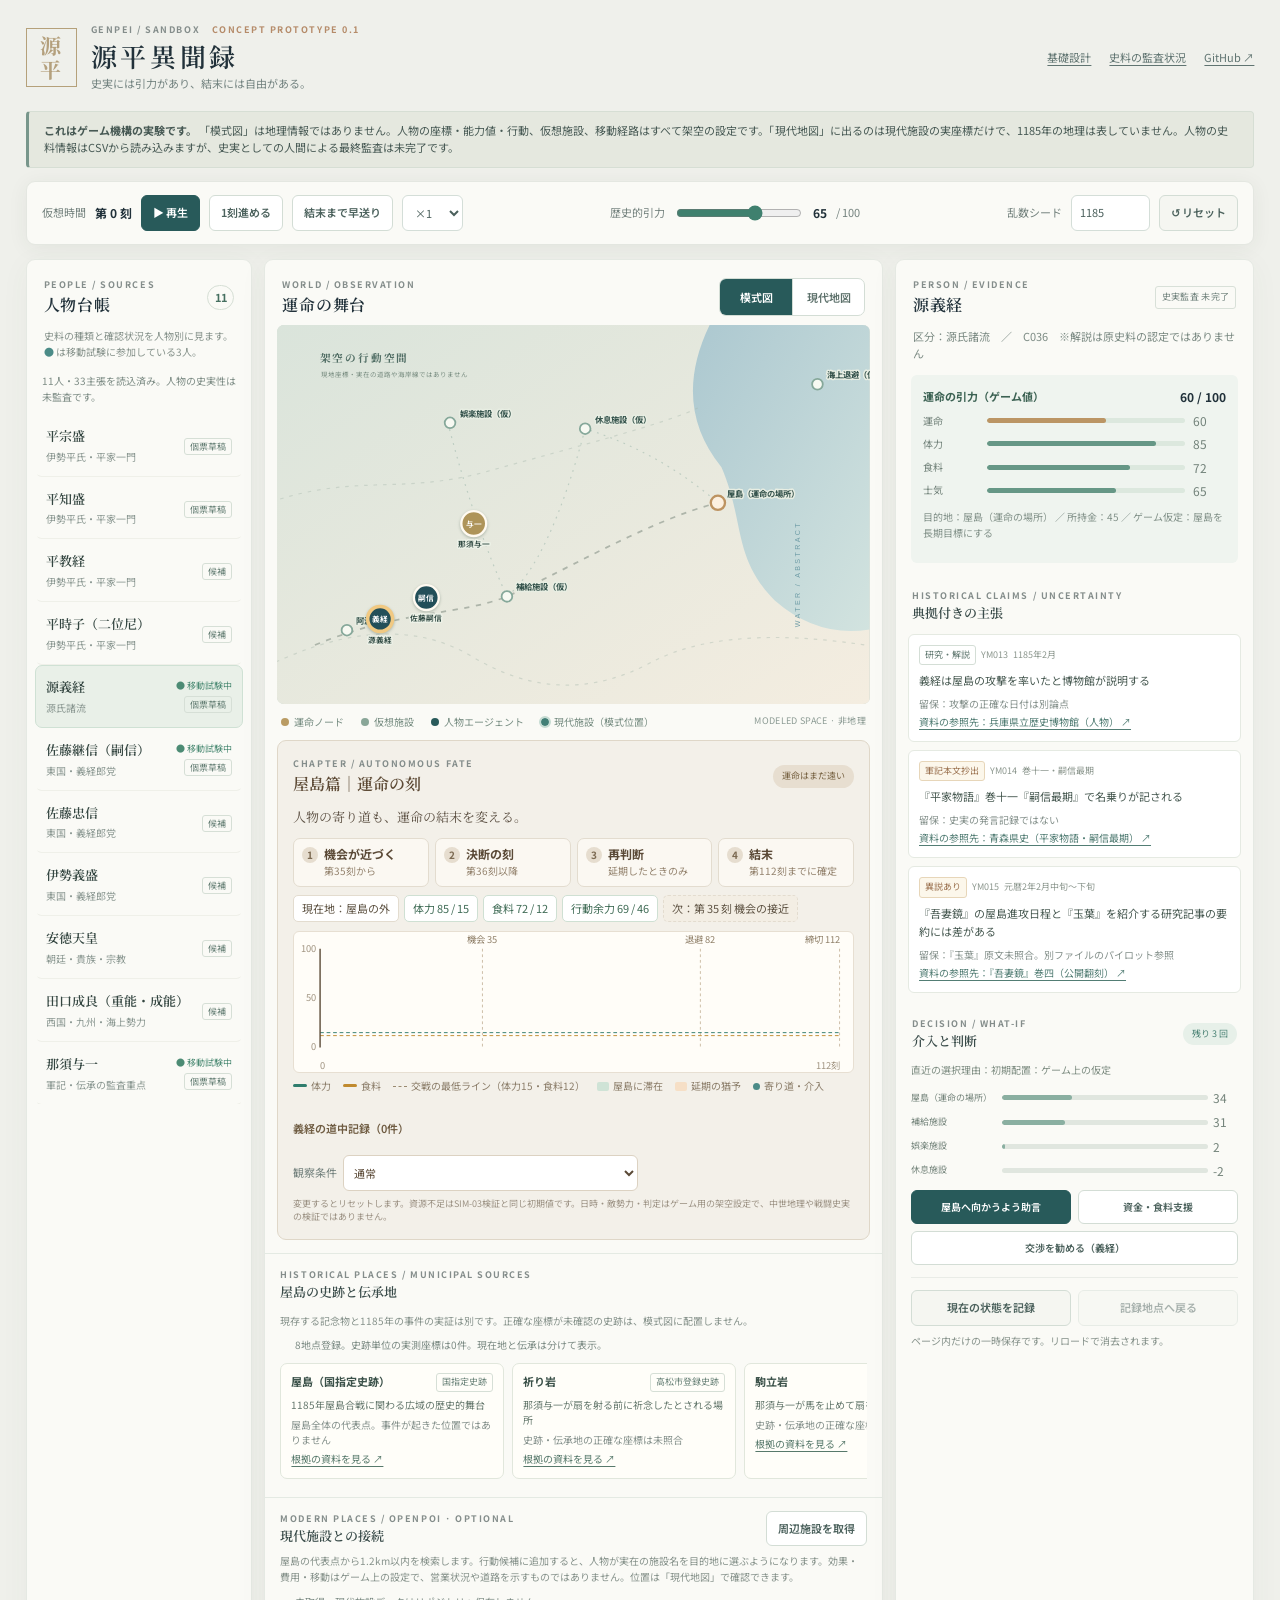
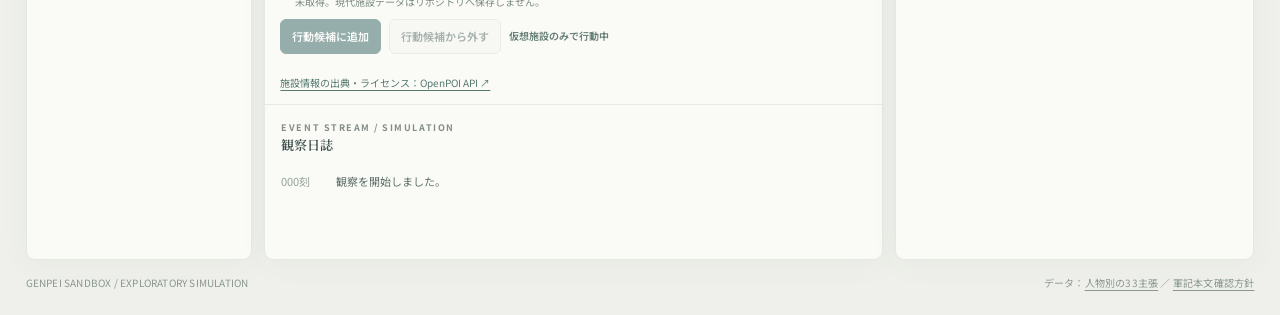
==== commit 172afe4d: "feat(ui): compact fate chain panel with resources chart and journey log (MAP-04) - Stepper shows 機会 " ====
--- a/prototype/index.html
+++ b/prototype/index.html
@@ -104,9 +104,29 @@
         </div>
         <div class="world-content map-view" id="map-view" hidden>
           <p class="map-banner"><strong>現代の実座標</strong>施設と史跡範囲の代表点のみ。人物の地図上の位置は未対応のため、人物は模式図で観察します。</p>
-          <div id="modern-map" class="modern-map" role="region" aria-label="現代地図（屋島周辺の施設）"></div>
+          <div class="map-observation-layout">
+            <div id="modern-map" class="modern-map" role="region" aria-label="現代地図（屋島周辺の施設）"></div>
+            <aside class="map-observation-panel" aria-labelledby="map-observation-title">
+              <h3 id="map-observation-title">人物と施設の行動観察</h3>
+              <p class="helper">人物の移動・到着・理由はゲーム内の状態です。強調する点は施設の所在地です。</p>
+              <div id="map-observation"></div>
+            </aside>
+          </div>
           <div id="map-status" class="load-status map-status" role="status"></div>
-          <div class="map-legend"><span><i class="legend-dot adopted"></i>行動候補に採用中</span><span><i class="legend-dot eligible"></i>採用可</span><span><i class="legend-dot reference"></i>参照のみ</span><span><i class="legend-dot historic"></i>史跡範囲の代表点</span><span><i class="legend-ring"></i>検索範囲 1.2km</span></div>
+          <div class="map-legend"><span><i class="legend-dot adopted"></i>行動候補に採用中</span><span><i class="legend-dot eligible"></i>採用可</span><span><i class="legend-dot reference"></i>参照のみ</span><span><i class="legend-dot historic"></i>史跡範囲の代表点</span><span><i class="legend-ring"></i>検索範囲 1.2km</span><span><i class="legend-line"></i>施設間の現代経路</span></div>
+          <section class="route-preview" aria-labelledby="route-preview-title">
+            <div class="route-head"><h3 id="route-preview-title">施設間の現代経路（プレビュー）</h3><span id="route-provider" class="tiny-pill">経路：未設定</span></div>
+            <p class="helper">現在の道路データによる施設から施設への参考経路です。人物の移動経路でも、1185年の道でもありません。</p>
+            <p id="route-provider-note" class="route-note"></p>
+            <div class="route-pickers">
+              <label><span class="small-label">出発施設</span><select id="route-origin"></select></label>
+              <button id="route-swap" type="button" class="button quiet" aria-label="出発と到着を入れ替え">⇅ 入替</button>
+              <label><span class="small-label">到着施設</span><select id="route-destination"></select></label>
+            </div>
+            <p id="route-check" class="route-check" role="status"></p>
+            <div class="route-actions"><button id="route-fetch" type="button" class="button primary" disabled>経路を取得</button><button id="route-clear" type="button" class="button quiet" disabled>経路を消す</button></div>
+            <div id="route-result" class="route-result" aria-live="polite"></div>
+          </section>
         </div>
         <section class="fate-chapter" aria-labelledby="fate-title">
           <div class="fate-head">
@@ -114,9 +134,19 @@
             <span id="fate-phase" class="tiny-pill">運命はまだ遠い</span>
           </div>
           <p id="fate-description" class="fate-description">人物たちが日常を過ごす間も、歴史の機会は静かに近づく。</p>
-          <div id="fate-progress" class="fate-progress" aria-label="運命の時間経過"></div>
+          <ol id="fate-steps" class="fate-steps" aria-label="屋島篇の判断の段階"></ol>
+          <div id="fate-causes" class="fate-causes"></div>
+          <div id="fate-status" class="fate-status" aria-label="義経の現在の準備状況"></div>
+          <figure class="fate-chart-wrap">
+            <svg id="fate-chart" class="fate-chart" viewBox="0 0 600 150" role="img" aria-labelledby="fate-chart-title"><title id="fate-chart-title">義経の体力・食料と出来事の時間経過（第0〜112刻）</title></svg>
+            <figcaption class="fate-legend"><span><i class="fl-line energy"></i>体力</span><span><i class="fl-line food"></i>食料</span><span><i class="fl-floor"></i>交戦の最低ライン（体力15・食料12）</span><span><i class="fl-site"></i>屋島に滞在</span><span><i class="fl-grace"></i>延期の猶予</span><span><i class="fl-dot"></i>寄り道・介入</span></figcaption>
+          </figure>
           <div id="fate-reasons" class="fate-reasons" aria-live="polite"></div>
-          <div class="fate-caption">※日時・敵勢力・判定はゲーム用の架空設定です。中世地理の復元や戦闘史実の検証ではありません。</div>
+          <details id="fate-trail" class="fate-trail"><summary>義経の道中記録</summary><ol id="fate-trail-list"></ol></details>
+          <div class="fate-foot">
+            <label class="fate-scenario"><span class="small-label">観察条件</span><select id="fate-scenario" autocomplete="off"><option value="normal">通常</option><option value="shortage">資源不足で開始（義経：体力40・食料20・所持金0）</option></select></label>
+            <span class="fate-caption">変更するとリセットします。資源不足はSIM-03検証と同じ初期値です。日時・敵勢力・判定はゲーム用の架空設定で、中世地理や戦闘史実の検証ではありません。</span>
+          </div>
         </section>
         <section class="heritage-section" aria-labelledby="heritage-heading">
           <div class="section-head"><div class="eyebrow">HISTORICAL PLACES / MUNICIPAL SOURCES</div><h3 id="heritage-heading">屋島の史跡と伝承地</h3></div>
--- a/prototype/style.css
+++ b/prototype/style.css
@@ -117,6 +117,17 @@
 .legend-dot.modern{background:#427f76;outline:2px solid #c5dbd2}
 
 /* MAP-01: schematic / modern-map switch. Real coordinates never mix with the abstract stage. */
+.map-observation-layout{display:grid;grid-template-columns:minmax(0,1fr) minmax(220px,280px);gap:12px;align-items:start}
+.map-observation-panel{min-width:0;padding:12px;background:#f4f5f1;border:1px solid #ccd6ce;border-radius:7px;overflow-wrap:anywhere}
+.map-observation-panel h3{margin:0 0 8px;font-size:15px}
+.map-observation-people{display:flex;flex-wrap:wrap;gap:6px;margin-bottom:12px}
+.map-observation-panel button{min-height:44px;white-space:normal}
+.map-observation-people [aria-pressed="true"]{border-color:#b44923;background:#faede2}
+.map-agent-detail,.map-facility-detail{border-top:1px solid #ccd6ce;padding-top:10px;margin-top:10px}
+.map-observation-panel p,.map-interest{font-size:12px;line-height:1.7}
+.map-interest{display:flex;align-items:center;justify-content:space-between;gap:6px;margin:6px 0}
+.map-interest span{min-width:0}.map-interest button{flex-shrink:0}
+@media(max-width:1100px){.map-observation-layout{grid-template-columns:minmax(0,1fr)}}
 .view-switch{display:inline-flex;border:1px solid #d3ddd5;border-radius:7px;overflow:hidden;background:#fff;flex:0 0 auto}
 .view-button{border:0;background:transparent;color:#5d716b;font-size:11px;font-weight:600;padding:0 13px;min-height:36px;min-width:72px}
 .view-button+.view-button{border-left:1px solid #d3ddd5}
@@ -143,6 +154,66 @@
 .poi-card .poi-status.ref{color:#7f8c86}
 .poi-locate{margin-top:6px;width:100%;min-height:36px}
 
+/* MAP-03B: facility-to-facility modern route preview */
+.route-preview{margin-top:12px;padding:12px;background:#f6f3f8;border:1px solid #ddd3e3;border-radius:7px}
+.route-head{display:flex;justify-content:space-between;align-items:center;gap:8px;flex-wrap:wrap}
+.route-head .tiny-pill{background:#ece4f1;color:#5e3f78}
+.route-preview .helper{margin:6px 0}
+.route-note{font-size:10px;color:#6c5a78;margin:0 0 8px}.route-note:empty{display:none}
+.route-pickers{display:grid;grid-template-columns:minmax(0,1fr) auto minmax(0,1fr);gap:8px;align-items:end}
+.route-pickers label{display:flex;flex-direction:column;gap:3px;min-width:0}
+.route-pickers select{width:100%;min-height:40px;border:1px solid #d4ded8;background:#fff;border-radius:6px;padding:6px;font-size:12px;color:#3f524d}
+.route-pickers .button{min-height:40px}
+.route-check{font-size:11px;color:#5d716b;margin:8px 0}.route-check.warn{color:#8a5e38}
+.route-actions{display:flex;gap:8px;flex-wrap:wrap}.route-actions .button{min-height:40px;flex:1 1 140px}
+.route-result{font-size:11px;color:#3f4f4a;line-height:1.6}.route-result:empty{display:none}
+.route-result{margin-top:8px;padding:8px 10px;background:#fff;border:1px solid #e3dbe8;border-radius:6px}
+.route-result.error{color:#8e3924;background:#fff0eb;border-color:#f1d4c8}
+.route-result p{margin:2px 0;overflow-wrap:anywhere}
+.legend-line{display:inline-block;width:16px;height:4px;border-radius:2px;background:#7a3fa0;margin-right:5px;vertical-align:2px}
+@media(max-width:560px){.route-pickers{grid-template-columns:1fr}.route-pickers .button{justify-self:start}}
+
+/* MAP-04: compact causal chain for the chapter (read-only view of fate.decisions) */
+.fate-steps{list-style:none;margin:10px 0 0;padding:0;display:grid;grid-template-columns:repeat(4,minmax(0,1fr));gap:6px;counter-reset:fs}
+.fate-step{position:relative;padding:7px 8px 7px 30px;border:1px solid #e3dccf;border-radius:7px;background:#fbf8f2;min-width:0;font-size:11px;line-height:1.4;color:#6f6252}
+.fate-step::before{counter-increment:fs;content:counter(fs);position:absolute;left:8px;top:8px;width:16px;height:16px;border-radius:50%;background:#e6ddcf;color:#7c6a52;font-size:10px;font-weight:700;text-align:center;line-height:16px}
+.fate-step strong{display:block;font-size:12px;color:#5b4a37;overflow-wrap:anywhere}
+.fate-step .fs-tick{font-variant-numeric:tabular-nums;font-size:10px;color:#94836e}
+.fate-step.done{background:#fff;border-color:#d8ccb8}.fate-step.done::before{background:#8d7756;color:#fff;content:"✓"}
+.fate-step.current{border-color:#bf8b4e;box-shadow:0 0 0 2px #f1dcc0 inset;background:#fff8ee}.fate-step.current::before{background:#bf8b4e;color:#fff}
+.fate-step.warn.done::before{background:#b06a3b}
+.fate-step.skipped{opacity:.55;border-style:dashed}
+.fate-causes{display:flex;flex-wrap:wrap;gap:5px;margin-top:7px}.fate-causes:empty{display:none}
+.fate-cause{font-size:10px;padding:3px 7px;border-radius:4px;background:#fdf1e6;color:#8a5a33;border:1px solid #efd9c2}
+.fate-cause-label{font-size:10px;color:#94836e;align-self:center}
+.fate-status{display:flex;flex-wrap:wrap;gap:5px;margin-top:8px}.fate-status:empty{display:none}
+.fate-chip{font-size:11px;padding:4px 8px;border-radius:5px;background:#fff;border:1px solid #e3dccf;color:#5f5444;font-variant-numeric:tabular-nums;white-space:nowrap}
+.fate-chip.bad{background:#fdecea;border-color:#efc9c2;color:#9a3d2c}.fate-chip.ok{border-color:#cfe0d3;color:#3f6b55}
+.fate-chip.next{background:#f3eee4;border-style:dashed}
+.fate-chart-wrap{margin:9px 0 0}
+.fate-chart{width:100%;height:auto;display:block;background:#fffdf8;border:1px solid #e7dfd2;border-radius:6px}
+.fate-chart .fc-axis{fill:#a09380;font-size:10px}.fate-chart .fc-mark{stroke:#cbbba3;stroke-dasharray:3 3}.fate-chart .fc-mark-label{fill:#8f7f68;font-size:10px}
+.fate-chart .fc-site{fill:#cfe3d6;opacity:.9}.fate-chart .fc-grace{fill:#f6dfc6;opacity:.75}
+.fate-chart .fc-floor{stroke-width:1;stroke-dasharray:4 3}.fate-chart .fc-floor.energy{stroke:#2f7d6d}.fate-chart .fc-floor.provisions{stroke:#c08a2e}
+.fate-chart .fc-line{fill:none;stroke-width:2;stroke-linejoin:round}.fate-chart .fc-line.energy{stroke:#2f7d6d}.fate-chart .fc-line.provisions{stroke:#c08a2e}
+.fate-chart .fc-ev{stroke:#fff;stroke-width:1}.fate-chart .fc-ev.facility{fill:#4b8b87}.fate-chart .fc-ev.intervention{fill:#3d6e85}.fate-chart .fc-ev.warning{fill:#b5653a}
+.fate-chart .fc-dec{stroke:#fff;stroke-width:1}.fate-chart .fc-dec.postponed{fill:#b5653a}.fate-chart .fc-dec.reconsidered{fill:#7a5aa0}.fate-chart .fc-dec.resolution{fill:#4f3e2a}
+.fate-chart .fc-now{stroke:#5b4a37;stroke-width:1.5}
+.fate-legend{display:flex;flex-wrap:wrap;gap:4px 12px;margin-top:5px;font-size:10px;color:#8b7d69}
+.fl-line{display:inline-block;width:14px;height:3px;border-radius:2px;margin-right:4px;vertical-align:3px}.fl-line.energy{background:#2f7d6d}.fl-line.food{background:#c08a2e}
+.fl-floor{display:inline-block;width:14px;border-top:1.5px dashed #9a8a70;margin-right:4px;vertical-align:3px}
+.fl-site,.fl-grace{display:inline-block;width:12px;height:9px;margin-right:4px;vertical-align:-1px;border-radius:2px}.fl-site{background:#cfe3d6}.fl-grace{background:#f6dfc6}
+.fl-dot{display:inline-block;width:7px;height:7px;border-radius:50%;background:#4b8b87;margin-right:4px}
+.fate-trail{margin-top:9px;font-size:11px;color:#6d6252}
+.fate-trail summary{cursor:pointer;min-height:32px;display:flex;align-items:center;font-weight:600;color:#6f5c42}
+.fate-trail ol{list-style:none;margin:4px 0 0;padding:0;max-height:180px;overflow-y:auto}
+.fate-trail li{display:flex;gap:8px;padding:4px 0;border-bottom:1px solid #eee6d9}.fate-trail li span:first-child{min-width:44px;color:#a09380;font-variant-numeric:tabular-nums}
+.fate-trail li.fate{color:#8d6d39;font-weight:600}
+.fate-foot{display:flex;flex-wrap:wrap;gap:6px 12px;align-items:center;margin-top:10px}
+.fate-scenario{display:flex;align-items:center;gap:6px;min-width:0;max-width:100%}.fate-scenario select{border:1px solid #dcd2c2;background:#fff;border-radius:6px;padding:6px;min-height:36px;font-size:11px;color:#5b4a37;max-width:100%;min-width:0}
+.fate-foot .fate-caption{margin:0;flex:1 1 220px}
+@media(max-width:560px){.fate-steps{grid-template-columns:repeat(2,minmax(0,1fr))}.fate-scenario{flex-wrap:wrap;width:100%}.fate-scenario select{width:100%}}
+
 @media(max-width:1260px){.workspace{grid-template-columns:235px minmax(340px,1fr)}.detail{grid-column:1/-1;display:block}.people-list{max-height:720px}}
 @media(max-width:780px){.shell{padding:12px}.masthead{flex-wrap:wrap}.head-links{width:100%;gap:12px}.controls{padding:10px}.workspace{grid-template-columns:1fr}.world{grid-row:1}.roster{grid-row:2}.detail{grid-column:1;grid-row:3;display:block}.people-list{max-height:260px;display:grid;grid-template-columns:repeat(2,minmax(0,1fr));gap:3px}.person-item{border:1px solid #e5eae5}.stage{aspect-ratio:1000/640}.world-content{padding:0 7px 10px}.event-section{padding:12px}.notice{font-size:10px}.panel-heading{padding:13px}.gravity-group{width:100%}.gravity-group input{flex:1}}
 @media(prefers-reduced-motion:reduce){*{scroll-behavior:auto!important;transition:none!important}}
